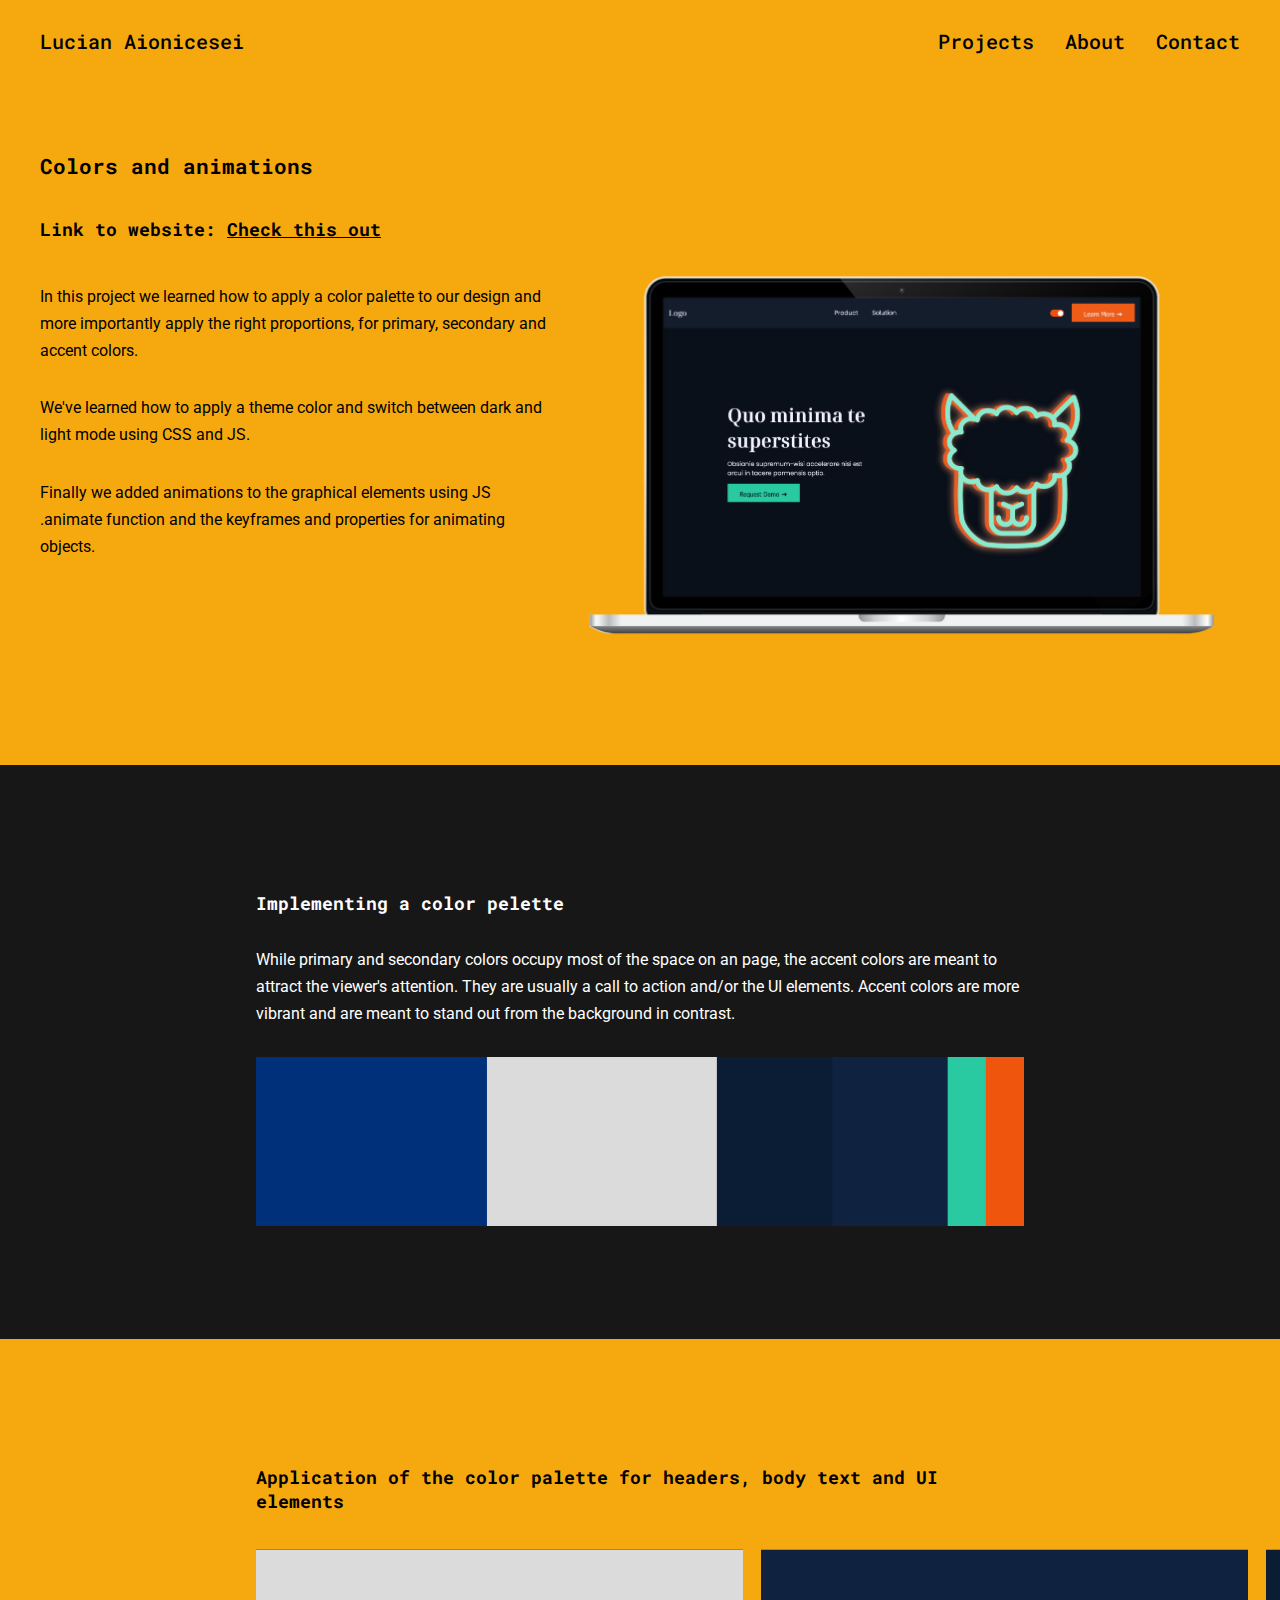
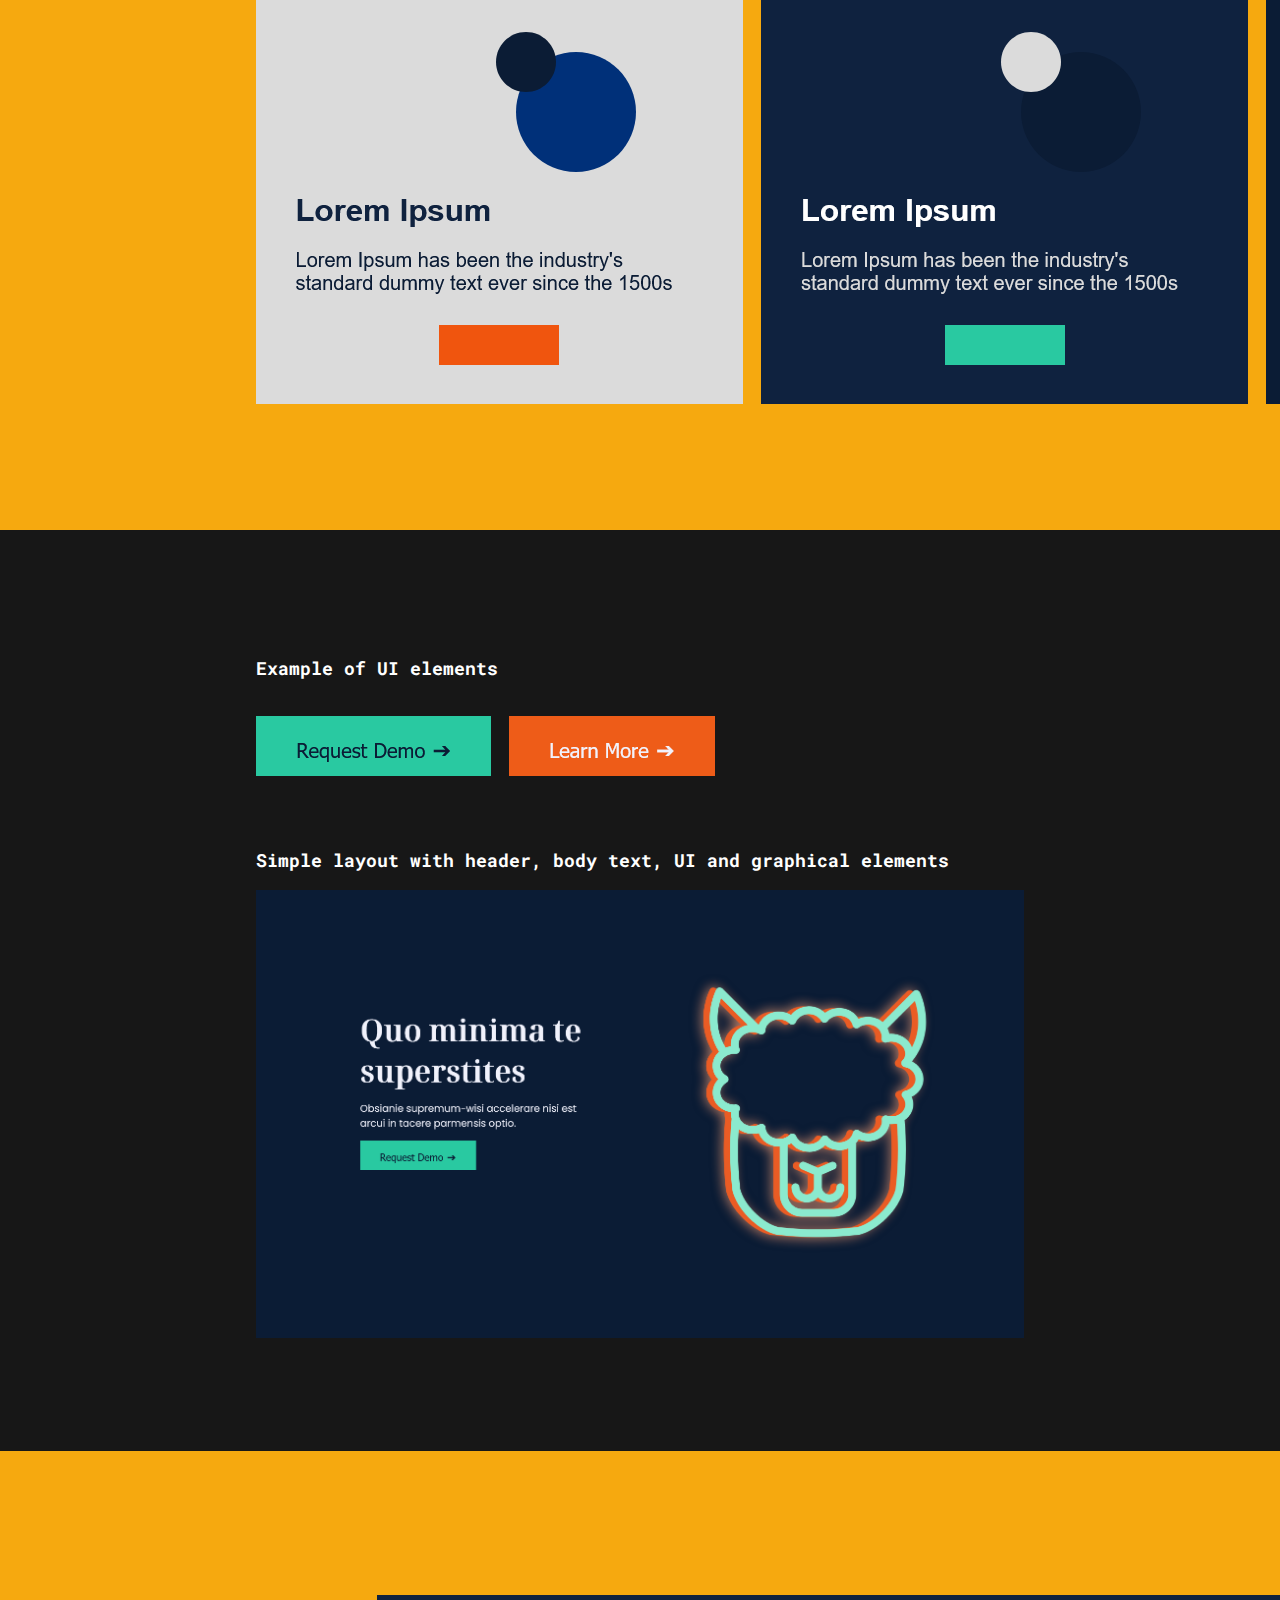
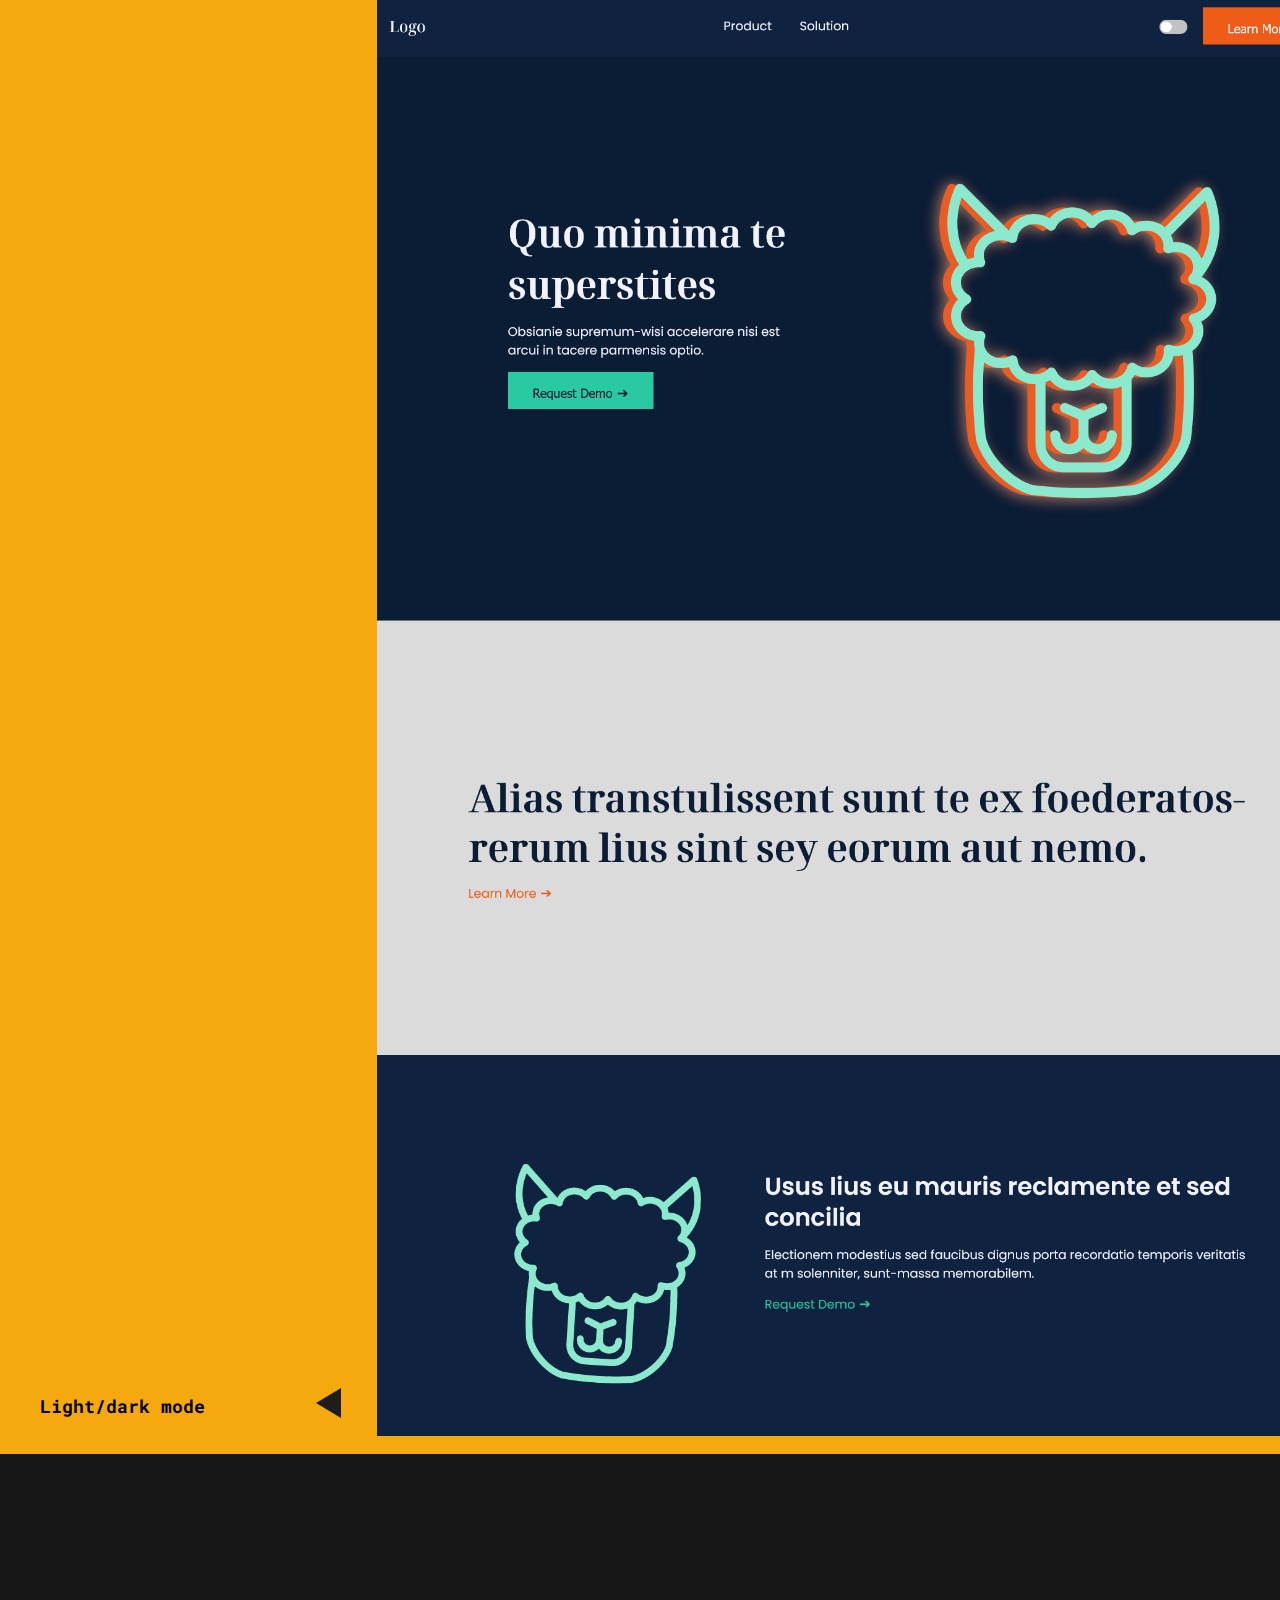
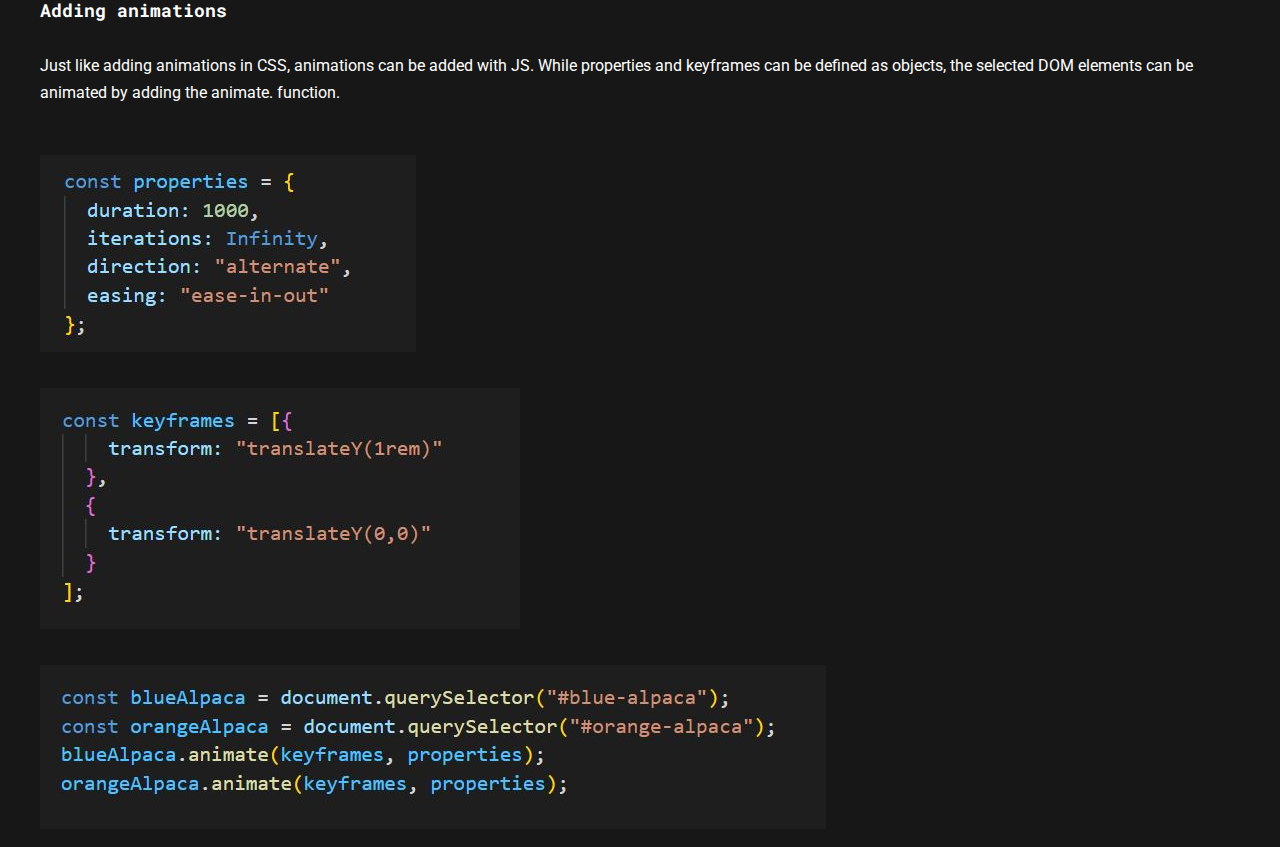
==== project1.html @ 068dcc17 "Pupulated with data" ====
<!DOCTYPE html>
<html lang="en">

<head>
    <meta charset="UTF-8">
    <meta http-equiv="X-UA-Compatible" content="IE=edge">
    <meta name="viewport" content="width=device-width, initial-scale=1.0">
    <title>Document</title>
    <link rel="stylesheet" href="style.css">
    <link rel="stylesheet" href="project-style.css">
</head>

<body id="project-page">
    <header>
        <h2>Lucian Aionicesei</h2>
        <nav>
            <a href="index.html">Projects</a>
            <a href="#">About</a>
            <a href="#">Contact</a>
        </nav>
    </header>
    <main>
        <div class="project-intro theme-color1">
            <article class="project-details">
                <div class="project-title">
                    <h3>Colors and animations</h3>
                    <h4>Link to website: <a class="dark-text" href="https://lucian-aionicesei.github.io/12c.01.02.colors-and-animations/"
                            class="theme1-link">Check this out</a></h4>
                </div>
                <p>In this project we learned how to apply a color palette to our design and more
                    importantly apply the right proportions, for primary, secondary and accent colors.</p>
                <p>
                    We've learned how to apply a theme color and switch between dark and light mode using CSS and JS.
                </p>
                <p>
                    Finally we added animations to the graphical elements using JS .animate function and the keyframes
                    and properties for animating objects.</p>
            </article>
            <img src="assets/images/colors-and-animations/mockup.png" alt="">
        </div>
        <div>
            <article class="centered-content">
                <h4>Implementing a color pelette</h4>
                <p>While primary and secondary colors occupy most of the space on an page, the accent colors are meant
                    to
                    attract the viewer's attention. They are usually a call to action and/or the UI elements. Accent
                    colors
                    are more vibrant and are meant to stand out from the background in contrast. </p>
                <img src="assets/images/colors-and-animations/color-palette.png" alt="">
            </article>
        </div>
        <div class="theme-color1">
            <article class="centered-content">
                <h4>Application of the color palette for headers, body text and UI elements</h4>
                <div class="image-h-container">
                    <img src="assets/images/colors-and-animations/color-tester1.png" alt="">
                    <img src="assets/images/colors-and-animations/color-tester2.png" alt="">
                    <img src="assets/images/colors-and-animations/color-tester3.png" alt="">
                </div>
            </article>
        </div>
        <div>
            <article class="centered-content">
                <h4>Example of UI elements</h4>
                <div class="ui-elements">
                    <img src="assets/images/colors-and-animations/green-button.png" alt="">
                    <img src="assets/images/colors-and-animations/orange-button.png" alt="">
                </div>
                <h4>Simple layout with header, body text, UI and graphical elements</h4>
                <img src="assets/images/colors-and-animations/screenshot.png" alt="">
            </article>
        </div>
        <div class="theme-color1 project-content-display">
            <h4>Light/dark mode</h4>
            <div class="image-book">
                <div class="left-arrow"></div>
                <img src="assets/images/colors-and-animations/colors-light.png" alt="">
                <div class="right-arrow"></div>
            </div>
        </div>
        <div class="project-simple-display">
            <h4>Adding animations</h4>
            <p>Just like adding animations in CSS, animations can be added with JS. While properties and keyframes can be defined as objects, the selected DOM elements can be animated by adding the animate. function.</p>
            <img src="assets/images/colors-and-animations/properties.JPG" alt="">
            <img src="assets/images/colors-and-animations/keyframes.JPG" alt="">
            <img src="assets/images/colors-and-animations/function.JPG" alt="">
        </div>
    </main>
    <footer></footer>
</body>

</html>
---- style.css ----
@import url("https://fonts.googleapis.com/css2?family=Roboto+Mono:ital,wght@0,200;0,300;0,400;0,500;0,600;1,200;1,300;1,400;1,500&display=swap");
@import url('https://fonts.googleapis.com/css2?family=Poiret+One&family=Roboto:ital,wght@0,100;0,300;0,400;0,500;0,700;1,100;1,300;1,400;1,500;1,700&display=swap');

* {
  box-sizing: border-box;
  margin: 0;
  padding: 0;
}

:root {
  --display-font: "Roboto Mono", monospace;
  --body-font: 'Roboto', sans-serif;
}

html {
  font-size: 18px;
  font-family: "Roboto Mono", monospace;
}

body {
  margin: 0px 40px;
  color: white;
  background-color: #171717;
}

/* --- Header --- */

header {
  display: flex;
  justify-content: space-between;
  align-items: center;
  height: 4.5rem;
}

header h2,
header a {
  font-size: 1.125rem;
  font-weight: 500;
}

header a {
  padding-left: 20px;
  color: white;
  text-decoration: none;
}

p {
  font-family: var(--body-font);
}
---- project-style.css ----
body {
  margin: 0px;
}

header {
  padding: 0px 40px;
  position: absolute;
  right: 0px;
  width: 100%;
  color: black;
}

header a {
  color: black;
}

.white-text {
  color: rgb(238, 238, 238);
}

.dark-text {
  color: black;
}

.theme-color1 {
  color: black;
  background-color: #f6a90f;
}

.theme-color2 {
  color: rgb(238, 238, 238);
  background-color: #2877bc;
}

.theme-color3 {
  color: rgb(238, 238, 238);
  background-color: #bc2222;
}

.theme-color4 {
  color: rgb(238, 238, 238);
  background-color: #427c21;
}

#font-tester {
  width: 100%;
  max-width: 30rem;
}

.project-intro {
  height: 85vh;
  padding: 8rem 40px 0px 40px;
  display: grid;
  grid-template-columns: 1.5fr 2fr;
  overflow: hidden;
}

.project-title {
  line-height: 2.5rem;
}

p {
  margin: 1.7rem 0rem 1.7rem 0px;
  font-size: 0.9rem;
  line-height: 1.5rem;
}

.project-intro img {
  width: 100%;
  align-self: center;
}

.ui-elements {
  margin-bottom: 3rem;
}

.centered-content {
  height: fit-content;
  width: 60%;
  margin: auto;
  padding: 6rem 0px 6rem 0px;
}

article {
  width: 100%;
}

article h4 {
  margin: 1rem 0rem;
}

article img {
  width: 100%;
}

.image-h-container {
  display: flex;
}

.image-h-container img {
  width: 100%;
  max-width: fit-content;
  padding: 1rem 1rem 1rem 0px;
}

.ui-elements {
  display: flex;
}

.ui-elements img {
  max-width: min-content;
  padding: 1rem 1rem 1rem 0px;
}

.project-content-display {
  height: auto;
  width: 100%;
  padding: 8rem 40px 0px 40px;
  display: grid;
  grid-template-columns: 0.5fr 2fr;
  flex-direction: row;
}

.image-book img {
  width: 100%;
}

.project-content-display h4 {
  align-self: flex-end;
  margin: 2rem 0px;
}

.image-book {
  display: flex;
  width: 100%;
  align-items: baseline;
}

.left-arrow {
  width: 0;
  height: 0;
  border-top: 15px solid transparent;
  border-bottom: 15px solid transparent;
  margin: 1rem 2rem;
  transform: translateY(-1rem);

  border-right: 25px solid rgb(29, 29, 29);
}

.right-arrow {
  width: 0;
  height: 0;
  border-top: 15px solid transparent;
  border-bottom: 15px solid transparent;
  margin: 1rem 2rem;
  transform: translateY(-1rem);

  border-left: 25px solid rgb(29, 29, 29);
}

.image-examples {
  display: flex;
  width: 100%;
}

.image-example {
  padding-right: 1rem;
}

.project-simple-display {
  height: auto;
  width: 100%;
  padding: 8rem 40px 0px 40px;
  display: flex;
  flex-direction: column;
}

.project-simple-display img {
  width: 100%;
  max-width: fit-content;
  margin: 1rem 1rem 1rem 0px;
}

.two-column-display {
  height: auto;
  width: 80%;
  margin: auto;
  padding: 4rem 40px;
  display: flex;
}

.two-column-display img {
  width: 100%;
  max-width: fit-content;
  height: auto;
  padding: 1rem;
}

.two-column-display div img {
  width: 100%;
  max-width: fit-content;
  height: auto;
}

.images-grid {
  display: grid;
  grid-template-columns: 3fr 1fr;
}

@media only screen and (max-width: 1150px) {
  .project-intro {
    height: auto;
    display: flex;
    flex-direction: column-reverse;
  }

  .project-details {
    padding: 2rem 2rem;
  } 

  .centered-content{
    width: 80%;
  }

  .project-content-display {
    padding: 1rem;
    display: flex;
    flex-direction: column;
  }

  .project-content-display h4 {
    align-self: flex-start;
  }

  .left-arrow {
    border-top: 10px solid transparent;
    border-bottom: 10px solid transparent;
    margin: 2rem;
  
    border-right: 15px solid rgb(29, 29, 29);
  }
  
  .right-arrow {
    border-top: 10px solid transparent;
    border-bottom: 10px solid transparent;
    margin: 2rem;
  
    border-left: 15px solid rgb(29, 29, 29);
  }

  .images-grid {
    display: flex;
    flex-direction: column;
  }

  .image-example2 {
    display: flex;
  }

  .image-example2 img{
    max-width: fit-content;
    padding-right: 1rem;
  }

  .two-column-display {
    flex-direction: column;
  }

  .image-examples {
    flex-direction: column;
  }

  .image-examples img{
    max-width: fit-content;
  }
}

@media only screen and (max-width: 600px) {
  .project-intro {
    padding: 8rem 0px 0px 0px;
  }
  
  .image-h-container{
    flex-direction: column;
  }

  .ui-elements {
    flex-direction: column;
  }

  .centered-content{
    width: 90%;
  }

  .project-content-display {
    padding: 0.5rem;
  }

  .left-arrow {
    margin: 2rem 10px;
  }
  
  .right-arrow {
    margin: 2rem 10px;
  }

  .two-column-display {
    height: auto;
    width: 100%;
    margin: auto;
    padding: 4rem 40px;
    display: flex;
  }

}
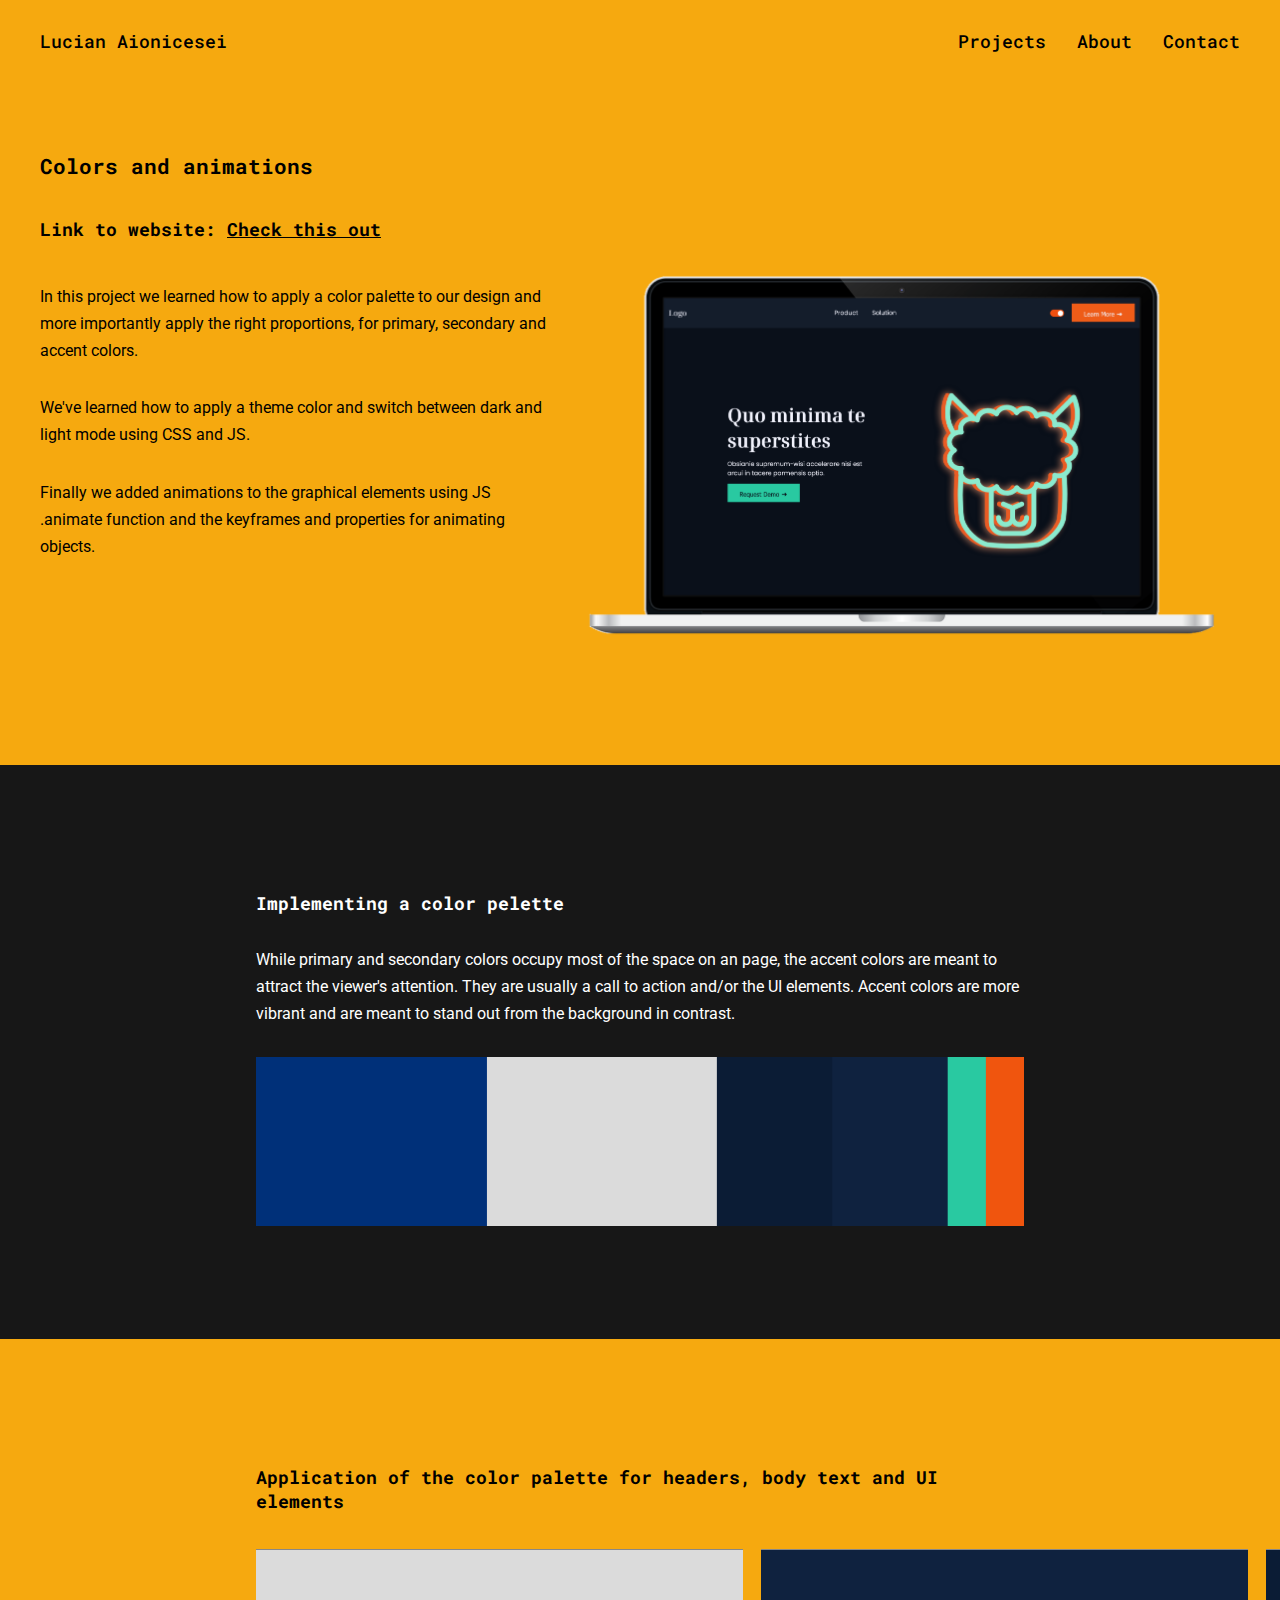
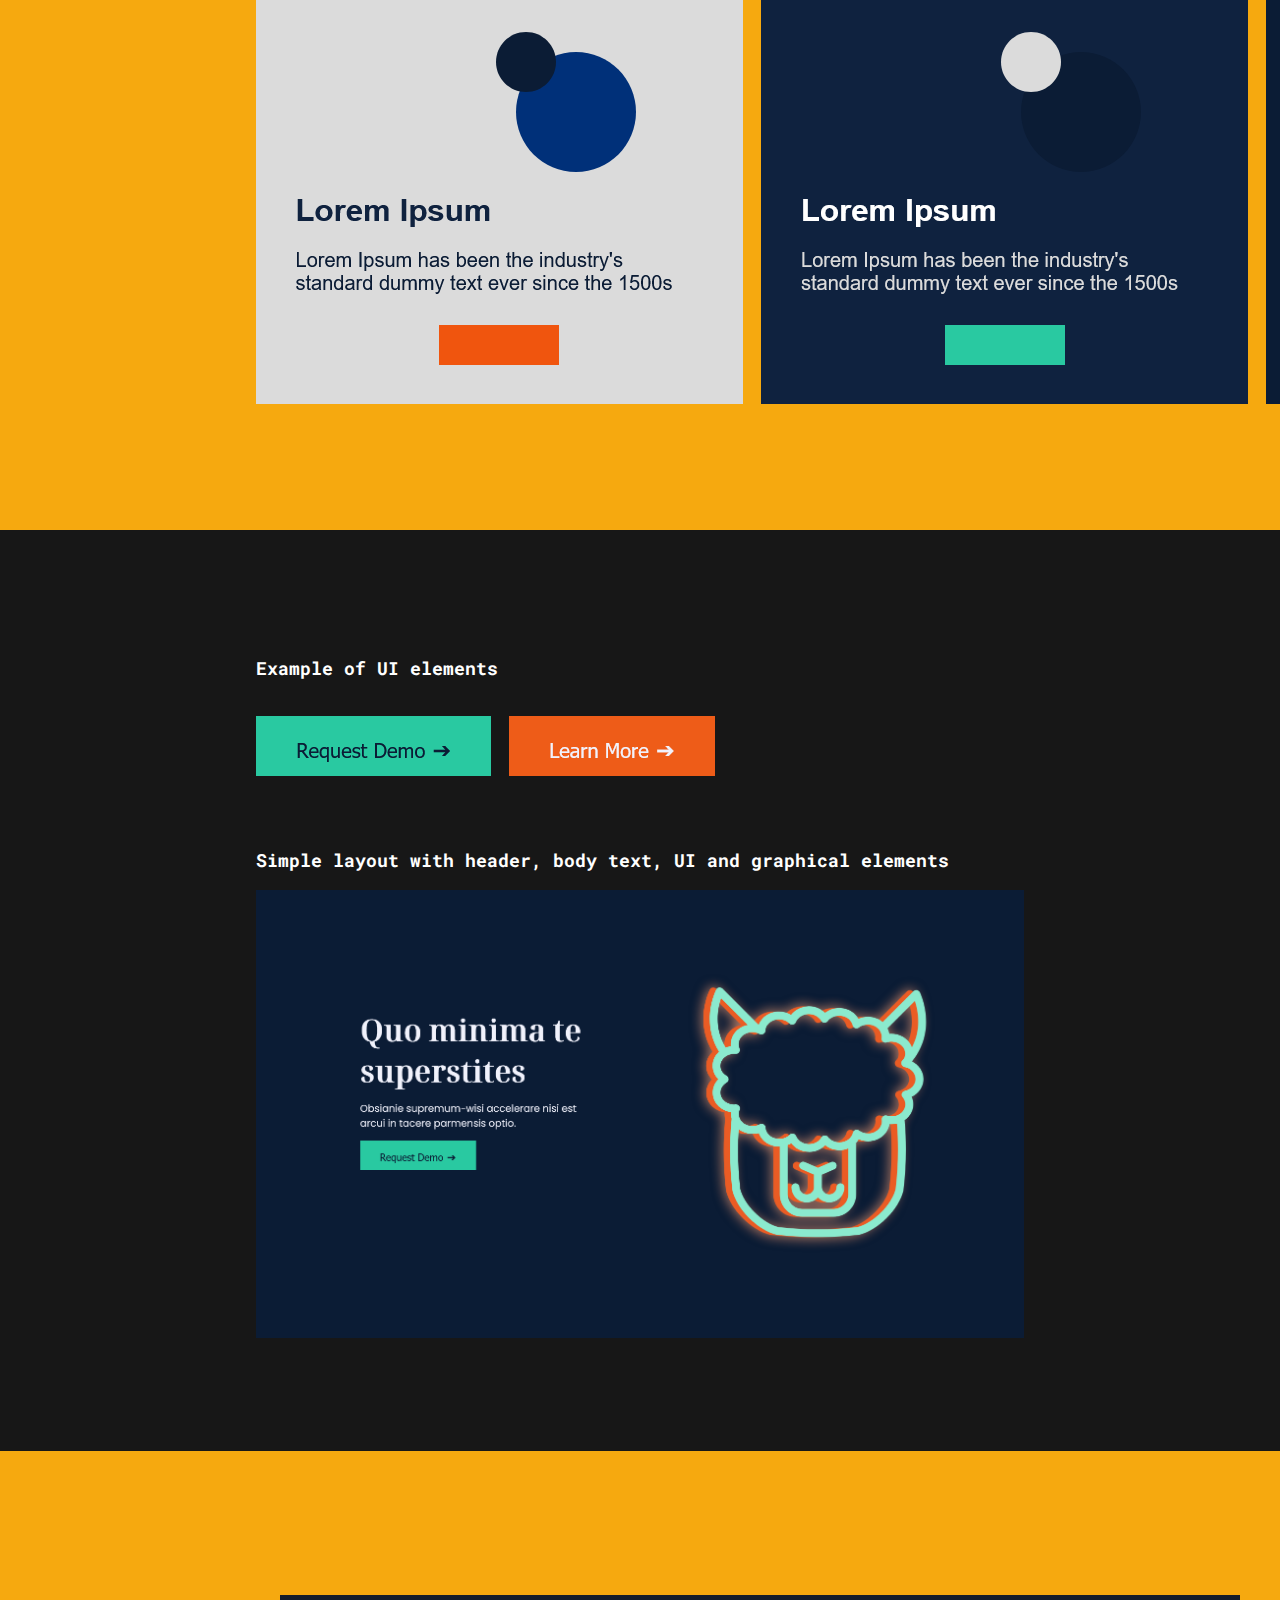
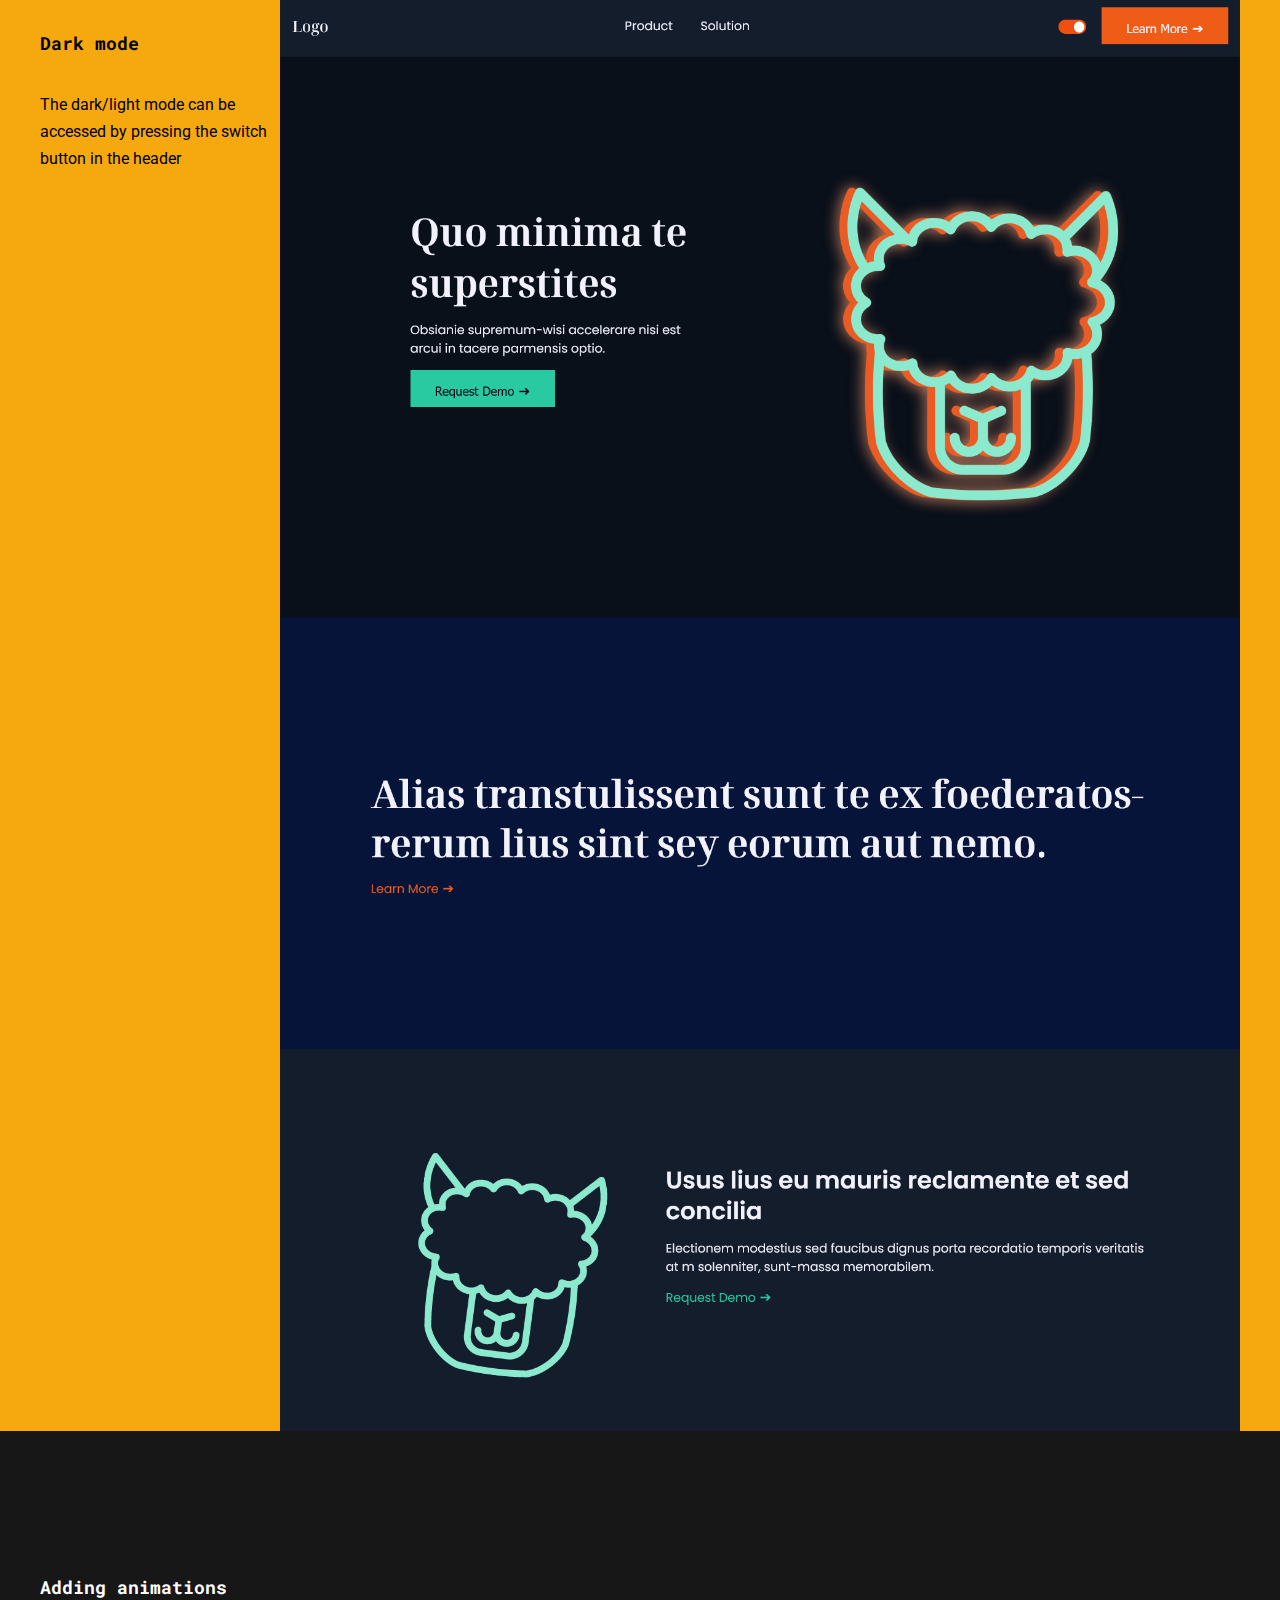
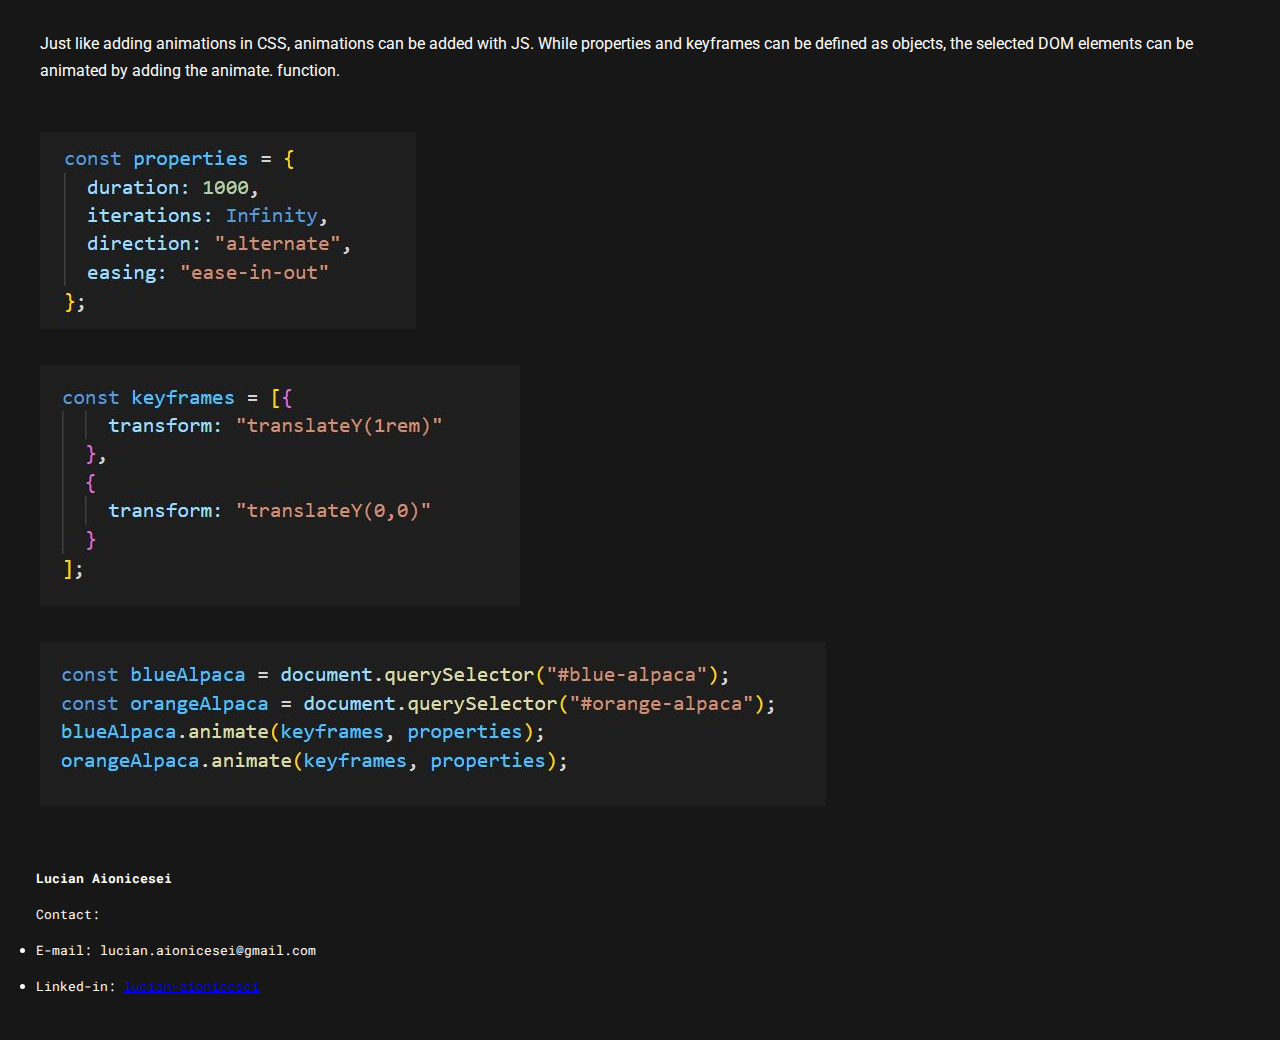
==== commit c2e98749: "added a footer" ====
--- a/project1.html
+++ b/project1.html
@@ -24,7 +24,8 @@
             <article class="project-details">
                 <div class="project-title">
                     <h3>Colors and animations</h3>
-                    <h4>Link to website: <a class="dark-text" href="https://lucian-aionicesei.github.io/12c.01.02.colors-and-animations/"
+                    <h4>Link to website: <a class="dark-text"
+                            href="https://lucian-aionicesei.github.io/12c.01.02.colors-and-animations/"
                             class="theme1-link">Check this out</a></h4>
                 </div>
                 <p>In this project we learned how to apply a color palette to our design and more
@@ -71,22 +72,30 @@
             </article>
         </div>
         <div class="theme-color1 project-content-display">
-            <h4>Light/dark mode</h4>
+            <div>
+                <h4>Dark mode</h4>
+                <p>The dark/light mode can be accessed by pressing the switch button in the header</p>
+            </div>
             <div class="image-book">
-                <div class="left-arrow"></div>
-                <img src="assets/images/colors-and-animations/colors-light.png" alt="">
-                <div class="right-arrow"></div>
+                <img src="assets/images/colors-and-animations/colors-dark.png" alt="">
             </div>
         </div>
         <div class="project-simple-display">
             <h4>Adding animations</h4>
-            <p>Just like adding animations in CSS, animations can be added with JS. While properties and keyframes can be defined as objects, the selected DOM elements can be animated by adding the animate. function.</p>
+            <p>Just like adding animations in CSS, animations can be added with JS. While properties and keyframes can
+                be defined as objects, the selected DOM elements can be animated by adding the animate. function.</p>
             <img src="assets/images/colors-and-animations/properties.JPG" alt="">
             <img src="assets/images/colors-and-animations/keyframes.JPG" alt="">
             <img src="assets/images/colors-and-animations/function.JPG" alt="">
         </div>
     </main>
-    <footer></footer>
+    <footer>
+        <h4>Lucian Aionicesei</h4>
+        <ul>Contact:
+            <li>E-mail: lucian.aionicesei@gmail.com</li>
+            <li>Linked-in: <a href="https://www.linkedin.com/in/lucian-aionicesei/">lucian-aionicesei</a> </li>
+        </ul>
+    </footer>
 </body>
 
 </html>--- a/style.css
+++ b/style.css
@@ -34,7 +34,7 @@
 
 header h2,
 header a {
-  font-size: 1.125rem;
+  font-size: 1rem;
   font-weight: 500;
 }
 
@@ -46,4 +46,41 @@
 
 p {
   font-family: var(--body-font);
+}
+
+/* footer */
+
+footer {
+  padding: 2rem;
+  line-height: 2rem;
+  font-size: small;
+}
+
+
+@media only screen and (max-width: 600px) {
+
+  header {
+    flex-direction: column;
+    align-items: flex-start;
+    justify-content: center;
+    height: auto;
+  }
+
+  header h2 {
+    padding-top: 1rem;
+  }
+
+  header nav {
+    padding-top: 1rem;
+    width: 100%;
+    display: flex;
+    justify-content: space-between;
+  }
+
+  header a {
+    padding-left: 0px;
+    padding-right: 1rem;
+    font-size: 0.9rem;
+  }
+
 }--- a/project-style.css
+++ b/project-style.css
@@ -95,6 +95,7 @@
 
 .image-h-container {
   display: flex;
+  width: 100%;
 }
 
 .image-h-container img {
